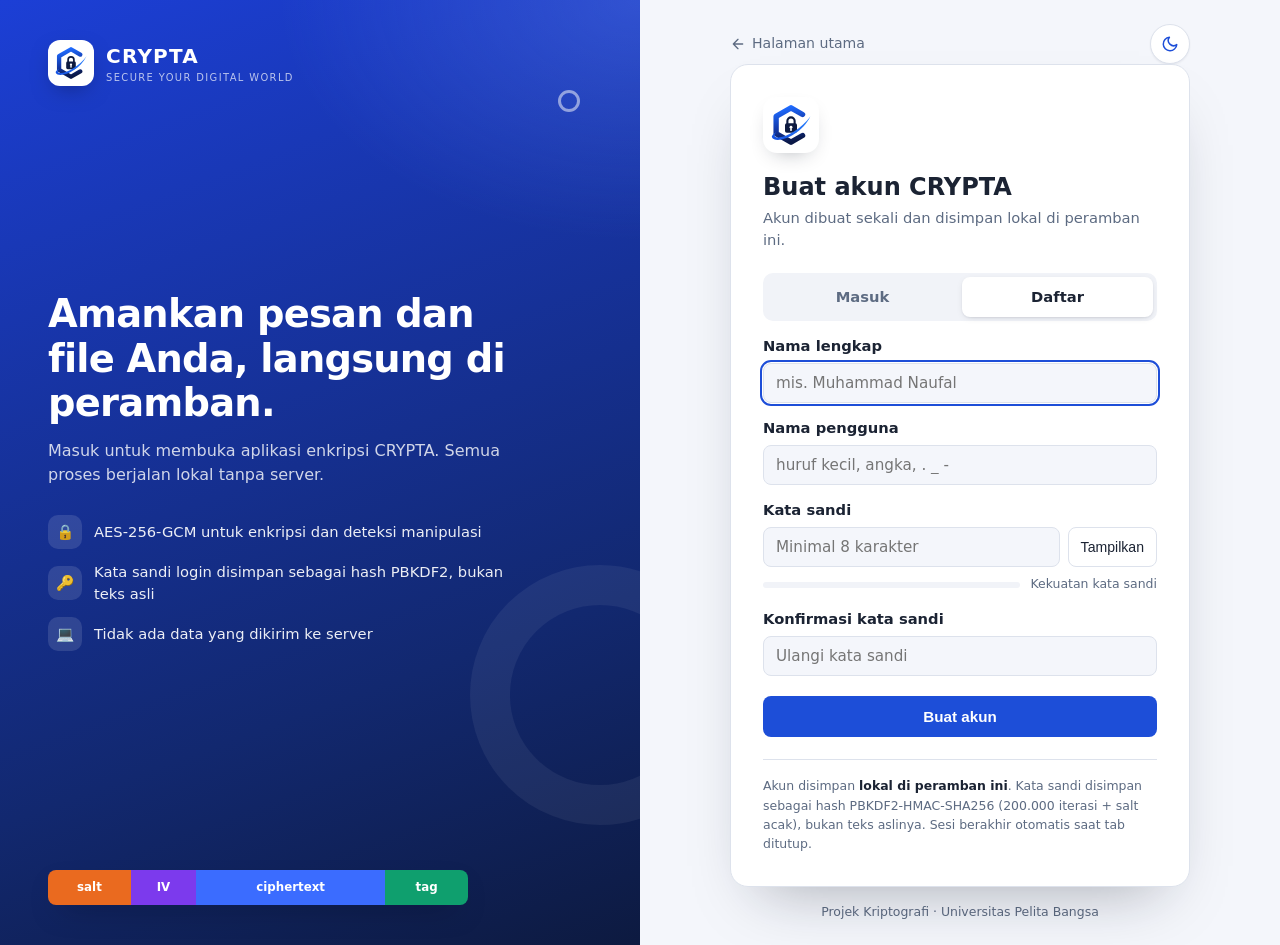
==== login.html @ 0b507b3e "Tambah halaman login dengan akun lokal Aplikasi kini wajib masuk sebelum dibuka. Karena tanpa server" ====
<!DOCTYPE html>
<html lang="id">
<head>
  <meta charset="UTF-8">
  <meta name="viewport" content="width=device-width, initial-scale=1.0">
  <title>Masuk · CRYPTA</title>
  <script>
    try {
      var t = localStorage.getItem('kripto.theme');
      if (t === 'dark' || t === 'light') document.documentElement.setAttribute('data-theme', t);
    } catch (e) {}
  </script>
  <link rel="icon" type="image/svg+xml" href="assets/crypta-mark.svg">
  <link rel="stylesheet" href="css/style.css">
  <link rel="stylesheet" href="css/login.css">
</head>
<body class="login-body">
  <div class="login-layout">
    <!-- PANEL MEREK -->
    <aside class="login-brand">
      <a class="lb-logo" href="index.html">
        <span class="lb-mark"><img src="assets/crypta-mark.svg" alt="" width="32" height="32"></span>
        <span><b>CRYPTA</b><small>Secure Your Digital World</small></span>
      </a>

      <div class="lb-copy">
        <h1>Amankan pesan dan file Anda, langsung di peramban.</h1>
        <p>Masuk untuk membuka aplikasi enkripsi CRYPTA. Semua proses berjalan lokal tanpa server.</p>
        <ul class="lb-points">
          <li><span>🔒</span>AES-256-GCM untuk enkripsi dan deteksi manipulasi</li>
          <li><span>🔑</span>Kata sandi login disimpan sebagai hash PBKDF2, bukan teks asli</li>
          <li><span>💻</span>Tidak ada data yang dikirim ke server</li>
        </ul>
      </div>

      <div class="lb-packet" aria-hidden="true">
        <span class="seg seg-salt">salt</span><span class="seg seg-iv">IV</span><span class="seg seg-ct">ciphertext</span><span class="seg seg-tag">tag</span>
      </div>
      <span class="lb-ring lb-ring-a" aria-hidden="true"></span>
      <span class="lb-ring lb-ring-b" aria-hidden="true"></span>
    </aside>

    <!-- PANEL FORM -->
    <main class="login-main">
      <div class="login-top">
        <a class="back-link" href="index.html">
          <svg viewBox="0 0 24 24" fill="none" stroke="currentColor" stroke-width="2" stroke-linecap="round" stroke-linejoin="round" aria-hidden="true"><path d="M19 12H5M12 19l-7-7 7-7"/></svg>
          Halaman utama
        </a>
        <button id="theme-toggle" class="theme-toggle" type="button" aria-label="Ganti tema">
          <svg class="icon-moon" viewBox="0 0 24 24" fill="none" stroke="currentColor" stroke-width="2" stroke-linecap="round" stroke-linejoin="round" aria-hidden="true"><path d="M21 12.8A9 9 0 1 1 11.2 3a7 7 0 0 0 9.8 9.8z"/></svg>
          <svg class="icon-sun" viewBox="0 0 24 24" fill="none" stroke="currentColor" stroke-width="2" stroke-linecap="round" stroke-linejoin="round" aria-hidden="true"><circle cx="12" cy="12" r="4"/><path d="M12 2v2M12 20v2M4.9 4.9l1.4 1.4M17.7 17.7l1.4 1.4M2 12h2M20 12h2M4.9 19.1l1.4-1.4M17.7 6.3l1.4-1.4"/></svg>
        </button>
      </div>

      <div class="login-card">
        <img class="lc-mark" src="assets/crypta-mark.svg" alt="" width="52" height="52">
        <h2 id="login-title">Masuk ke CRYPTA</h2>
        <p class="muted" id="login-subtitle">Gunakan akun yang sudah Anda daftarkan di peramban ini.</p>

        <div class="auth-tabs" role="tablist">
          <button class="auth-tab active" role="tab" aria-selected="true" data-mode="masuk">Masuk</button>
          <button class="auth-tab" role="tab" aria-selected="false" data-mode="daftar">Daftar</button>
        </div>

        <div id="auth-status" class="status" hidden></div>

        <!-- FORM MASUK -->
        <form id="form-masuk" class="auth-form" novalidate>
          <label for="login-username">Nama pengguna</label>
          <input type="text" id="login-username" autocomplete="username" autocapitalize="off" spellcheck="false" placeholder="mis. naufal" required>

          <label for="login-password">Kata sandi</label>
          <div class="password-row">
            <input type="password" id="login-password" autocomplete="current-password" placeholder="Masukkan kata sandi" required>
            <button type="button" class="btn-ghost toggle-pw" data-target="login-password">Tampilkan</button>
          </div>

          <button type="submit" class="btn primary auth-submit">Masuk</button>

          <button type="button" class="link-btn" id="forgot-link">Lupa kata sandi?</button>
          <div class="forgot-box" id="forgot-box" hidden>
            <p>Karena tanpa server, kata sandi login tidak bisa dipulihkan. Anda bisa <b>menghapus akun lokal</b> lalu mendaftar ulang. File dan pesan yang sudah dienkripsi <b>tidak terpengaruh</b>, karena masing-masing memakai kata sandi enkripsinya sendiri.</p>
            <button type="button" class="btn-ghost danger" id="delete-account">Hapus akun lokal</button>
          </div>
        </form>

        <!-- FORM DAFTAR -->
        <form id="form-daftar" class="auth-form" novalidate hidden>
          <label for="reg-nama">Nama lengkap</label>
          <input type="text" id="reg-nama" autocomplete="name" placeholder="mis. Muhammad Naufal" required>

          <label for="reg-username">Nama pengguna</label>
          <input type="text" id="reg-username" autocomplete="username" autocapitalize="off" spellcheck="false" placeholder="huruf kecil, angka, . _ -" required>

          <label for="reg-password">Kata sandi</label>
          <div class="password-row">
            <input type="password" id="reg-password" autocomplete="new-password" placeholder="Minimal 8 karakter" required>
            <button type="button" class="btn-ghost toggle-pw" data-target="reg-password">Tampilkan</button>
          </div>
          <div class="strength" aria-live="polite">
            <div class="strength-bar"><i id="strength-fill"></i></div>
            <span id="strength-label">Kekuatan kata sandi</span>
          </div>

          <label for="reg-confirm">Konfirmasi kata sandi</label>
          <input type="password" id="reg-confirm" autocomplete="new-password" placeholder="Ulangi kata sandi" required>

          <button type="submit" class="btn primary auth-submit">Buat akun</button>
        </form>

        <p class="auth-note">
          Akun disimpan <b>lokal di peramban ini</b>. Kata sandi disimpan sebagai hash
          PBKDF2-HMAC-SHA256 (200.000 iterasi + salt acak), bukan teks aslinya.
          Sesi berakhir otomatis saat tab ditutup.
        </p>
      </div>

      <p class="login-foot">Projek Kriptografi · Universitas Pelita Bangsa</p>
    </main>
  </div>

  <script src="js/crypto-core.js"></script>
  <script src="js/auth.js"></script>
  <script src="js/theme.js"></script>
  <script src="js/login.js"></script>
</body>
</html>
---- css/style.css ----
:root {
  color-scheme: light;
  --bg: #f4f6fb;
  --card: #ffffff;
  --sidebar: #0f1b3d;
  --sidebar-text: #c7d0e4;
  --sidebar-active: #1d4ed8;
  --text: #1b2333;
  --muted: #5d6b82;
  --border: #dde2ec;
  --primary: #1d4ed8;
  --primary-hover: #1e40af;
  --secondary: #047857;
  --secondary-hover: #065f46;
  --blue: #1d4ed8;
  --green: #047857;
  --purple: #6d28d9;
  --red: #b91c1c;
  --orange: #c2410c;
  --blue-soft: #e6edfd;
  --green-soft: #e3f5ec;
  --purple-soft: #efe8fc;
  --red-soft: #fdecec;
  --ok-bg: #e7f7ef;
  --ok-text: #065f46;
  --err-bg: #fdecec;
  --err-text: #9b1c1c;
  --info-bg: #eaf1fd;
  --info-text: #1e3a8a;
  --code-bg: #f1f3f8;
  --shadow: 0 1px 2px rgba(16, 24, 40, 0.06);
}

/* Tema gelap: mengikuti sistem, kecuali pengguna memilih manual lewat tombol tema. */
@media (prefers-color-scheme: dark) {
  :root:not([data-theme="light"]) {
    color-scheme: dark;
    --bg: #0d121b;
    --card: #161e2c;
    --sidebar: #0a0f19;
    --sidebar-text: #a8b3c8;
    --sidebar-active: #2563eb;
    --text: #e6eaf2;
    --muted: #9aa6bb;
    --border: #273246;
    --primary: #3b82f6;
    --primary-hover: #2563eb;
    --secondary: #10b981;
    --secondary-hover: #059669;
    --blue: #60a5fa;
    --green: #34d399;
    --purple: #a78bfa;
    --red: #f87171;
    --orange: #fb923c;
    --blue-soft: #15264a;
    --green-soft: #0f2e24;
    --purple-soft: #261c45;
    --red-soft: #3a1717;
    --ok-bg: #0e2e22;
    --ok-text: #6ee7b7;
    --err-bg: #3a1515;
    --err-text: #fca5a5;
    --info-bg: #142542;
    --info-text: #93c5fd;
    --code-bg: #0f1623;
    --shadow: none;
  }
}

:root[data-theme="dark"] {
  color-scheme: dark;
  --bg: #0d121b;
  --card: #161e2c;
  --sidebar: #0a0f19;
  --sidebar-text: #a8b3c8;
  --sidebar-active: #2563eb;
  --text: #e6eaf2;
  --muted: #9aa6bb;
  --border: #273246;
  --primary: #3b82f6;
  --primary-hover: #2563eb;
  --secondary: #10b981;
  --secondary-hover: #059669;
  --blue: #60a5fa;
  --green: #34d399;
  --purple: #a78bfa;
  --red: #f87171;
  --orange: #fb923c;
  --blue-soft: #15264a;
  --green-soft: #0f2e24;
  --purple-soft: #261c45;
  --red-soft: #3a1717;
  --ok-bg: #0e2e22;
  --ok-text: #6ee7b7;
  --err-bg: #3a1515;
  --err-text: #fca5a5;
  --info-bg: #142542;
  --info-text: #93c5fd;
  --code-bg: #0f1623;
  --shadow: none;
}

* { box-sizing: border-box; }

body {
  margin: 0;
  font-family: system-ui, -apple-system, "Segoe UI", Roboto, sans-serif;
  background: var(--bg);
  color: var(--text);
  line-height: 1.5;
}

/* ---------- Layout ---------- */

.layout {
  display: grid;
  grid-template-columns: 232px minmax(0, 1fr);
  min-height: 100vh;
}

.sidebar {
  position: sticky;
  top: 0;
  height: 100vh;
  display: flex;
  flex-direction: column;
  padding: 20px 14px;
  background: var(--sidebar);
  color: var(--sidebar-text);
}

.brand {
  display: flex;
  align-items: center;
  gap: 10px;
  padding: 0 8px 22px;
}
.brand-logo {
  display: grid;
  flex-shrink: 0;
  place-items: center;
  width: 40px;
  height: 40px;
  border-radius: 11px;
  background: #ffffff;
  box-shadow: 0 4px 14px -6px rgba(0, 0, 0, 0.4);
}
.brand-logo img { display: block; width: 30px; height: 30px; }
.brand-name { color: #fff; font-weight: 900; font-size: 1.1rem; letter-spacing: 0.05em; }
.brand-sub { font-size: 0.53rem; letter-spacing: 0.02em; text-transform: uppercase; }

.nav { display: flex; flex-direction: column; gap: 4px; }

.tab {
  display: flex;
  align-items: center;
  gap: 10px;
  width: 100%;
  padding: 10px 12px;
  border: none;
  border-radius: 8px;
  background: transparent;
  color: var(--sidebar-text);
  font-size: 0.95rem;
  font-weight: 500;
  text-align: left;
  cursor: pointer;
}
.tab svg { width: 18px; height: 18px; flex-shrink: 0; }
.tab:hover { background: rgba(255, 255, 255, 0.06); color: #fff; }
.tab.active { background: var(--sidebar-active); color: #fff; }

.sidebar-foot {
  margin-top: auto;
  padding: 10px 8px 0;
  font-size: 0.78rem;
}
.dot {
  display: inline-block;
  width: 8px;
  height: 8px;
  margin-right: 4px;
  border-radius: 50%;
  background: #22c55e;
}

.main {
  min-width: 0;
  padding: 28px 32px 16px;
}

.view { max-width: 1080px; margin: 0 auto; }
.view[hidden] { display: none; }

.page-head {
  display: flex;
  justify-content: space-between;
  align-items: flex-start;
  gap: 16px;
  margin-bottom: 20px;
}
.page-head h1 { margin: 0; font-size: 1.6rem; }
.muted { margin: 2px 0 0; color: var(--muted); font-size: 0.92rem; }

.badge {
  padding: 5px 12px;
  border-radius: 999px;
  font-size: 0.8rem;
  font-weight: 600;
  white-space: nowrap;
}
.badge.ok { background: var(--ok-bg); color: var(--ok-text); }
.badge.err { background: var(--err-bg); color: var(--err-text); }

.card {
  background: var(--card);
  border: 1px solid var(--border);
  border-radius: 12px;
  padding: 20px;
  box-shadow: var(--shadow);
}
.card-head {
  display: flex;
  justify-content: space-between;
  align-items: center;
  gap: 8px;
}

.section-title { margin: 0 0 12px; font-size: 1rem; }
.card-head .section-title { margin: 0; }

/* ---------- Dashboard ---------- */

.stats {
  display: grid;
  grid-template-columns: repeat(auto-fit, minmax(160px, 1fr));
  gap: 12px;
  margin-bottom: 28px;
}
.stat {
  display: flex;
  flex-direction: column;
  gap: 4px;
  padding: 16px;
  background: var(--card);
  border: 1px solid var(--border);
  border-radius: 12px;
  box-shadow: var(--shadow);
}
.stat-label { color: var(--muted); font-size: 0.82rem; }
.stat-value { font-size: 1.6rem; font-weight: 700; font-variant-numeric: tabular-nums; }
.c-blue { color: var(--blue); }
.c-green { color: var(--green); }
.c-purple { color: var(--purple); }
.c-red { color: var(--red); }

.quick {
  display: grid;
  grid-template-columns: repeat(auto-fit, minmax(220px, 1fr));
  gap: 12px;
  margin-bottom: 28px;
}
.quick-card {
  display: flex;
  flex-direction: column;
  align-items: flex-start;
  gap: 6px;
  padding: 18px;
  background: var(--card);
  border: 1px solid var(--border);
  border-radius: 12px;
  color: var(--text);
  font: inherit;
  text-align: left;
  cursor: pointer;
  box-shadow: var(--shadow);
  transition: border-color 0.15s, transform 0.15s;
}
.quick-card:hover { border-color: var(--primary); transform: translateY(-2px); }
.quick-icon {
  display: grid;
  place-items: center;
  width: 40px;
  height: 40px;
  margin-bottom: 4px;
  border-radius: 10px;
}
.quick-icon svg { width: 20px; height: 20px; }
.bg-blue { background: var(--blue-soft); color: var(--blue); }
.bg-green { background: var(--green-soft); color: var(--green); }
.bg-purple { background: var(--purple-soft); color: var(--purple); }
.quick-title { font-weight: 700; }
.quick-desc { color: var(--muted); font-size: 0.86rem; }

.grid-2 {
  display: grid;
  grid-template-columns: minmax(0, 1.6fr) minmax(0, 1fr);
  gap: 16px;
  align-items: start;
}

.table-wrap { overflow-x: auto; margin-top: 12px; }
.table {
  width: 100%;
  border-collapse: collapse;
  font-size: 0.86rem;
}
.table th {
  padding: 8px 10px;
  border-bottom: 1px solid var(--border);
  color: var(--muted);
  font-weight: 600;
  text-align: left;
  white-space: nowrap;
}
.table td {
  padding: 9px 10px;
  border-bottom: 1px solid var(--border);
  vertical-align: top;
}
.table tr:last-child td { border-bottom: none; }
.table td.nowrap { white-space: nowrap; }
.file-name {
  display: block;
  max-width: 180px;
  overflow: hidden;
  color: var(--muted);
  font-size: 0.8rem;
  text-overflow: ellipsis;
  white-space: nowrap;
}

.pill {
  display: inline-block;
  padding: 2px 9px;
  border-radius: 999px;
  font-size: 0.76rem;
  font-weight: 600;
  white-space: nowrap;
}
.pill.enkripsi { background: var(--blue-soft); color: var(--blue); }
.pill.dekripsi { background: var(--green-soft); color: var(--green); }
.pill.hash { background: var(--purple-soft); color: var(--purple); }
.pill.ok { background: var(--ok-bg); color: var(--ok-text); }
.pill.err { background: var(--red-soft); color: var(--red); }

.empty {
  margin: 16px 0 4px;
  padding: 18px;
  border: 1px dashed var(--border);
  border-radius: 8px;
  color: var(--muted);
  font-size: 0.88rem;
  text-align: center;
}

.params {
  display: grid;
  grid-template-columns: max-content 1fr;
  gap: 8px 16px;
  margin: 0;
  font-size: 0.88rem;
}
.params dt { color: var(--muted); }
.params dd { margin: 0; font-weight: 600; }

.packet { margin-top: 18px; }
.packet-label { display: block; margin-bottom: 6px; color: var(--muted); font-size: 0.8rem; }
.packet-bar {
  display: flex;
  overflow: hidden;
  border-radius: 8px;
  font-size: 0.74rem;
  font-weight: 600;
  color: #fff;
}
.seg { padding: 7px 6px; text-align: center; white-space: nowrap; }
.seg-salt { flex: 16; background: #c2410c; }
.seg-iv { flex: 12; background: #6d28d9; }
.seg-ct { flex: 40; background: #1d4ed8; }
.seg-tag { flex: 16; background: #047857; }

/* ---------- Form ---------- */

label {
  display: block;
  margin: 14px 0 6px;
  font-weight: 600;
  font-size: 0.92rem;
}
.card > label:first-child { margin-top: 0; }
h3 { margin: 24px 0 0; font-size: 1rem; }

textarea, input[type="text"], input[type="password"] {
  width: 100%;
  padding: 10px 12px;
  border: 1px solid var(--border);
  border-radius: 8px;
  background: var(--bg);
  color: var(--text);
  font-size: 0.95rem;
  font-family: inherit;
}
textarea { resize: vertical; font-family: ui-monospace, Menlo, Consolas, monospace; font-size: 0.88rem; }
textarea:focus, input:focus { outline: 2px solid var(--primary); outline-offset: 1px; }
input[type="file"] { width: 100%; color: var(--text); }

.password-row { display: flex; gap: 8px; }
.password-row input { flex: 1; }

.actions {
  display: flex;
  flex-wrap: wrap;
  gap: 8px;
  margin-top: 14px;
}

.btn {
  padding: 10px 18px;
  border: none;
  border-radius: 8px;
  color: #fff;
  font-size: 0.95rem;
  font-weight: 600;
  cursor: pointer;
}
.btn.primary { background: var(--primary); }
.btn.primary:hover { background: var(--primary-hover); }
.btn.secondary { background: var(--secondary); }
.btn.secondary:hover { background: var(--secondary-hover); }
.btn:disabled { opacity: 0.6; cursor: wait; }

.btn-ghost {
  padding: 8px 12px;
  border: 1px solid var(--border);
  border-radius: 8px;
  background: transparent;
  color: var(--text);
  font-size: 0.88rem;
  cursor: pointer;
  white-space: nowrap;
}
.btn-ghost.small { padding: 5px 10px; font-size: 0.8rem; }
.btn-ghost:hover { background: var(--code-bg); }
.btn-ghost:disabled { opacity: 0.5; cursor: default; }

.status {
  margin-top: 14px;
  padding: 10px 14px;
  border-radius: 8px;
  font-size: 0.92rem;
}
.status.ok { background: var(--ok-bg); color: var(--ok-text); }
.status.err { background: var(--err-bg); color: var(--err-text); }
.status.info { background: var(--info-bg); color: var(--info-text); }

.hint { margin: 8px 0 0; color: var(--muted); font-size: 0.8rem; }

.details {
  margin-top: 16px;
  border: 1px solid var(--border);
  border-radius: 8px;
  padding: 10px 14px;
}
.details summary { cursor: pointer; font-weight: 600; font-size: 0.92rem; }
.details dl {
  display: grid;
  grid-template-columns: max-content 1fr;
  gap: 6px 14px;
  margin: 12px 0 0;
  font-size: 0.85rem;
}
.details dt { color: var(--muted); }
.details dd { margin: 0; font-family: ui-monospace, Menlo, Consolas, monospace; word-break: break-all; }

.hash-box {
  display: flex;
  align-items: center;
  gap: 10px;
  margin-top: 10px;
  padding: 10px 12px;
  border-radius: 8px;
  background: var(--code-bg);
}
.hash-label { font-size: 0.78rem; font-weight: 700; color: var(--muted); }
.hash-box code { flex: 1; font-size: 0.85rem; word-break: break-all; }

.app-footer {
  max-width: 1080px;
  margin: 32px auto 0;
  padding: 16px 0;
  border-top: 1px solid var(--border);
  color: var(--muted);
  font-size: 0.8rem;
  text-align: center;
}

/* ---------- Responsif ---------- */

@media (max-width: 960px) {
  .grid-2 { grid-template-columns: minmax(0, 1fr); }
}

@media (max-width: 760px) {
  .layout { grid-template-columns: minmax(0, 1fr); }
  .sidebar {
    position: sticky;
    z-index: 10;
    height: auto;
    padding: 10px 16px;
  }
  .brand { padding: 0 0 10px; }
  .nav { flex-direction: row; overflow-x: auto; }
  .tab { flex: 1; justify-content: center; gap: 6px; padding: 8px 6px; font-size: 0.82rem; }
  .tab svg { width: 16px; height: 16px; }
  .stats { grid-template-columns: repeat(2, minmax(0, 1fr)); }
  .stat-value { font-size: 1.35rem; }
  .sidebar-foot { display: none; }
  .main { padding: 20px 16px 12px; }
  .page-head { flex-direction: column; }
  .details dl, .params { grid-template-columns: 1fr; }
  .details dt, .params dt { margin-top: 6px; }
}

.back-home {
  display: flex;
  align-items: center;
  gap: 6px;
  margin-bottom: 10px;
  color: var(--sidebar-text);
  font-size: 0.85rem;
  text-decoration: none;
}
.back-home:hover { color: #fff; }

/* ---------- Tombol tema ---------- */

.topbar {
  display: flex;
  justify-content: flex-end;
  margin: -12px -8px 8px 0;
}

.theme-toggle {
  display: inline-flex;
  align-items: center;
  justify-content: center;
  width: 40px;
  height: 40px;
  padding: 0;
  border: 1px solid var(--border);
  border-radius: 50%;
  background: var(--card);
  color: var(--text);
  cursor: pointer;
  box-shadow: var(--shadow);
  transition: background 0.2s, border-color 0.2s, transform 0.2s;
}
.theme-toggle:hover { border-color: var(--primary); transform: rotate(-15deg); }
.theme-toggle svg { width: 18px; height: 18px; }
.theme-toggle .icon-sun { display: none; color: #fbbf24; }
.theme-toggle .icon-moon { color: var(--primary); }
.theme-toggle.is-dark .icon-sun { display: block; }
.theme-toggle.is-dark .icon-moon { display: none; }

body, .card, .stat, .sidebar, .quick-card, textarea, input {
  transition: background-color 0.25s ease, border-color 0.25s ease, color 0.25s ease;
}

@media (max-width: 760px) {
  .topbar { margin: -8px 0 4px; }
}

.back-home svg { width: 15px; height: 15px; flex-shrink: 0; }
.mode-local { display: flex; align-items: center; gap: 2px; white-space: nowrap; }

/* ---------- Sidebar bisa diciutkan ---------- */

.layout { transition: grid-template-columns 0.3s ease; }
.sidebar .brand, .tab, .back-home, .mode-local { white-space: nowrap; }
.sidebar .brand-text, .tab span, .back-home span, .foot-label { overflow: hidden; }

.sidebar-toggle {
  position: absolute;
  top: 30px;
  right: -13px;
  z-index: 20;
  display: grid;
  place-items: center;
  width: 26px;
  height: 26px;
  padding: 0;
  border: 1px solid var(--border);
  border-radius: 50%;
  background: var(--card);
  color: var(--text);
  cursor: pointer;
  box-shadow: 0 2px 8px rgba(16, 24, 40, 0.18);
  transition: color 0.2s, border-color 0.2s;
}
.sidebar-toggle:hover { color: var(--primary); border-color: var(--primary); }
.sidebar-toggle svg { width: 14px; height: 14px; transition: transform 0.3s ease; }

@media (min-width: 761px) {
  html.sb-collapsed .layout { grid-template-columns: 76px minmax(0, 1fr); }
  html.sb-collapsed .sidebar { padding: 20px 12px; }
  html.sb-collapsed .brand { justify-content: center; padding: 0 0 22px; }
  html.sb-collapsed .brand-text,
  html.sb-collapsed .tab span,
  html.sb-collapsed .back-home span,
  html.sb-collapsed .foot-label { display: none; }
  html.sb-collapsed .tab { justify-content: center; padding: 11px 0; }
  html.sb-collapsed .sidebar-foot { padding: 10px 0 0; }
  html.sb-collapsed .back-home,
  html.sb-collapsed .mode-local { justify-content: center; }
  html.sb-collapsed .sidebar-toggle svg { transform: rotate(180deg); }
}

@media (max-width: 760px) {
  .sidebar-toggle { display: none; }
}

/* ---------- Pengguna & keluar ---------- */

.topbar { align-items: center; gap: 8px; }
.user-chip {
  display: inline-flex;
  align-items: center;
  gap: 8px;
  max-width: 220px;
  margin-right: 2px;
  padding: 4px 12px 4px 4px;
  border: 1px solid var(--border);
  border-radius: 999px;
  background: var(--card);
  box-shadow: var(--shadow);
}
.user-chip[hidden] { display: none; }
.user-avatar {
  display: grid;
  flex-shrink: 0;
  place-items: center;
  width: 30px;
  height: 30px;
  border-radius: 50%;
  background: var(--primary);
  color: #fff;
  font-size: 0.85rem;
  font-weight: 700;
}
.user-name {
  overflow: hidden;
  font-size: 0.86rem;
  font-weight: 600;
  text-overflow: ellipsis;
  white-space: nowrap;
}
#logout svg { width: 17px; height: 17px; color: var(--muted); }
#logout:hover svg { color: var(--red); }
#logout:hover { border-color: var(--red); transform: none; }

@media (max-width: 760px) {
  .user-name { display: none; }
  .user-chip { padding: 3px; }
}
---- css/login.css ----
/*
 * login.css
 * Halaman masuk / daftar. Memakai token warna dan tema dari style.css.
 */

.login-body { min-height: 100vh; }

.login-layout {
  display: grid;
  grid-template-columns: minmax(0, 1fr) minmax(0, 1fr);
  min-height: 100vh;
}

/* ---------- Panel merek ---------- */

.login-brand {
  position: relative;
  display: flex;
  flex-direction: column;
  justify-content: space-between;
  gap: 40px;
  overflow: hidden;
  padding: 40px 48px;
  background:
    radial-gradient(600px 400px at 100% 0%, rgba(94, 130, 255, 0.35), transparent 60%),
    linear-gradient(160deg, #1c3fd6, #12286f 70%, #0d1a40);
  color: #ffffff;
}

.lb-logo {
  position: relative;
  z-index: 1;
  display: inline-flex;
  align-items: center;
  gap: 12px;
  color: #ffffff;
  text-decoration: none;
}
.lb-mark {
  display: grid;
  place-items: center;
  width: 46px;
  height: 46px;
  border-radius: 12px;
  background: #ffffff;
  box-shadow: 0 8px 24px -10px rgba(0, 0, 0, 0.5);
}
.lb-logo b { display: block; font-size: 1.25rem; font-weight: 900; letter-spacing: 0.06em; }
.lb-logo small { display: block; color: rgba(255, 255, 255, 0.7); font-size: 0.62rem; letter-spacing: 0.14em; text-transform: uppercase; }

.lb-copy { position: relative; z-index: 1; max-width: 460px; }
.lb-copy h1 { margin: 0; font-size: clamp(1.8rem, 3vw, 2.5rem); line-height: 1.15; letter-spacing: -0.02em; }
.lb-copy p { margin: 14px 0 0; color: rgba(255, 255, 255, 0.8); }

.lb-points { margin: 28px 0 0; padding: 0; list-style: none; }
.lb-points li {
  display: flex;
  align-items: center;
  gap: 12px;
  margin-bottom: 12px;
  color: rgba(255, 255, 255, 0.92);
  font-size: 0.92rem;
}
.lb-points span {
  display: grid;
  flex-shrink: 0;
  place-items: center;
  width: 34px;
  height: 34px;
  border-radius: 10px;
  background: rgba(255, 255, 255, 0.12);
}

.lb-packet {
  position: relative;
  z-index: 1;
  display: flex;
  max-width: 420px;
  overflow: hidden;
  border-radius: 8px;
  font-size: 0.74rem;
  font-weight: 700;
  box-shadow: 0 12px 30px -14px rgba(0, 0, 0, 0.6);
}
.lb-packet .seg { padding: 9px 6px; text-align: center; white-space: nowrap; }
.lb-packet .seg-salt { flex: 16; background: #ea6a1f; }
.lb-packet .seg-iv { flex: 12; background: #7c3aed; }
.lb-packet .seg-ct { flex: 40; background: #3b6cff; }
.lb-packet .seg-tag { flex: 16; background: #0f9f6e; }

.lb-ring { position: absolute; border-radius: 50%; pointer-events: none; }
.lb-ring-a { right: -90px; bottom: 120px; width: 260px; height: 260px; border: 40px solid rgba(255, 255, 255, 0.06); }
.lb-ring-b { right: 60px; top: 90px; width: 22px; height: 22px; border: 3px solid rgba(255, 255, 255, 0.5); }

/* ---------- Panel form ---------- */

.login-main {
  display: flex;
  flex-direction: column;
  align-items: center;
  padding: 24px 32px;
  background: var(--bg);
}

.login-top {
  display: flex;
  justify-content: space-between;
  align-items: center;
  width: 100%;
  max-width: 460px;
}
.back-link {
  display: inline-flex;
  align-items: center;
  gap: 6px;
  color: var(--muted);
  font-size: 0.88rem;
  text-decoration: none;
}
.back-link:hover { color: var(--primary); }
.back-link svg { width: 16px; height: 16px; }

.login-card {
  width: 100%;
  max-width: 460px;
  margin: auto 0;
  padding: 32px;
  border: 1px solid var(--border);
  border-radius: 18px;
  background: var(--card);
  box-shadow: 0 30px 60px -30px rgba(16, 24, 40, 0.35);
}
.lc-mark {
  display: block;
  width: 56px;
  height: 56px;
  margin-bottom: 16px;
  padding: 8px;
  border-radius: 14px;
  background: #ffffff;
  box-shadow: 0 8px 22px -12px rgba(16, 24, 40, 0.45);
}
.login-card h2 { margin: 0; font-size: 1.5rem; }

.auth-tabs {
  display: flex;
  gap: 4px;
  margin: 22px 0 6px;
  padding: 4px;
  border-radius: 10px;
  background: var(--code-bg);
}
.auth-tab {
  flex: 1;
  padding: 9px;
  border: none;
  border-radius: 8px;
  background: transparent;
  color: var(--muted);
  font: inherit;
  font-size: 0.92rem;
  font-weight: 600;
  cursor: pointer;
}
.auth-tab.active { background: var(--card); color: var(--text); box-shadow: var(--shadow), 0 2px 8px -4px rgba(16, 24, 40, 0.25); }
.auth-tabs[hidden] { display: none; }

.auth-form[hidden] { display: none; }
.auth-submit { width: 100%; margin-top: 20px; padding: 12px; }

.link-btn {
  display: block;
  margin: 14px auto 0;
  border: none;
  background: none;
  color: var(--primary);
  font: inherit;
  font-size: 0.86rem;
  cursor: pointer;
}
.link-btn:hover { text-decoration: underline; }

.forgot-box {
  margin-top: 12px;
  padding: 14px;
  border-radius: 10px;
  background: var(--code-bg);
  font-size: 0.85rem;
}
.forgot-box p { margin: 0 0 12px; color: var(--muted); }
.forgot-box b { color: var(--text); }
.btn-ghost.danger { border-color: var(--red); color: var(--red); }
.btn-ghost.danger:hover { background: var(--red-soft); }

.strength { display: flex; align-items: center; gap: 10px; margin-top: 8px; }
.strength-bar { flex: 1; height: 6px; overflow: hidden; border-radius: 99px; background: var(--code-bg); }
.strength-bar i { display: block; width: 0; height: 100%; border-radius: inherit; transition: width 0.3s ease, background 0.3s ease; }
.strength-bar i.w0 { width: 12%; background: var(--red); }
.strength-bar i.w1 { width: 30%; background: var(--red); }
.strength-bar i.w2 { width: 55%; background: var(--orange); }
.strength-bar i.w3 { width: 80%; background: var(--green); }
.strength-bar i.w4 { width: 100%; background: var(--green); }
#strength-label { min-width: 120px; color: var(--muted); font-size: 0.78rem; text-align: right; }

.auth-note {
  margin: 22px 0 0;
  padding-top: 16px;
  border-top: 1px solid var(--border);
  color: var(--muted);
  font-size: 0.78rem;
  line-height: 1.55;
}
.auth-note b { color: var(--text); }

.login-foot { margin: 16px 0 0; color: var(--muted); font-size: 0.78rem; }

/* ---------- Animasi ---------- */

@media (prefers-reduced-motion: no-preference) {
  .login-card { animation: cardIn 0.6s cubic-bezier(0.2, 0.8, 0.2, 1) both; }
  .lb-copy, .lb-packet { animation: cardIn 0.8s 0.15s cubic-bezier(0.2, 0.8, 0.2, 1) both; }
  .lb-ring-a { animation: ringDrift 9s ease-in-out infinite; }
  .status:not([hidden]) { animation: cardIn 0.3s ease both; }
}
@keyframes cardIn {
  from { opacity: 0; transform: translateY(18px); }
  to { opacity: 1; transform: none; }
}
@keyframes ringDrift {
  0%, 100% { transform: translate(0, 0); }
  50% { transform: translate(-14px, 12px); }
}

/* ---------- Responsif ---------- */

@media (max-width: 900px) {
  .login-layout { grid-template-columns: minmax(0, 1fr); }
  .login-brand { gap: 20px; padding: 24px 20px; }
  .lb-copy p, .lb-points, .lb-packet { display: none; }
  .lb-copy h1 { font-size: 1.35rem; }
  .login-main { padding: 20px 16px 28px; }
  .login-card { margin-top: 20px; padding: 24px 20px; }
}
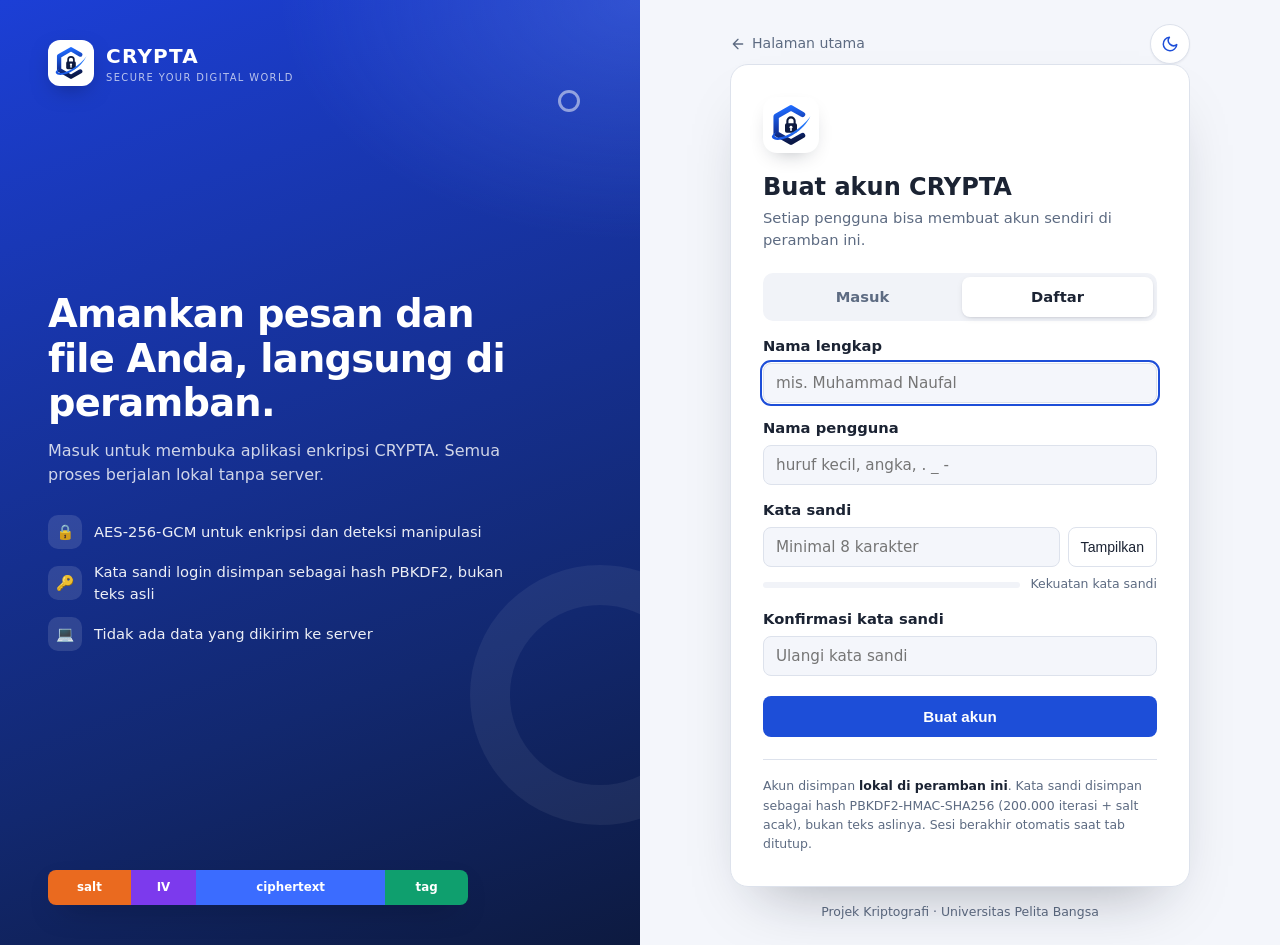
==== commit 8507ce7e: "Tambah menu Pengguna: banyak akun dan riwayat login Login kini mendukung banyak akun lokal per peram" ====
--- a/login.html
+++ b/login.html
@@ -80,7 +80,7 @@
 
           <button type="button" class="link-btn" id="forgot-link">Lupa kata sandi?</button>
           <div class="forgot-box" id="forgot-box" hidden>
-            <p>Karena tanpa server, kata sandi login tidak bisa dipulihkan. Anda bisa <b>menghapus akun lokal</b> lalu mendaftar ulang. File dan pesan yang sudah dienkripsi <b>tidak terpengaruh</b>, karena masing-masing memakai kata sandi enkripsinya sendiri.</p>
+            <p>Karena tanpa server, kata sandi login tidak bisa dipulihkan. Isi <b>nama pengguna</b> di atas, lalu <b>hapus akun lokal</b> tersebut dan daftar ulang. File dan pesan yang sudah dienkripsi <b>tidak terpengaruh</b>, karena masing-masing memakai kata sandi enkripsinya sendiri.</p>
             <button type="button" class="btn-ghost danger" id="delete-account">Hapus akun lokal</button>
           </div>
         </form>
--- a/css/style.css
+++ b/css/style.css
@@ -663,3 +663,21 @@
   .user-name { display: none; }
   .user-chip { padding: 3px; }
 }
+
+/* ---------- Halaman pengguna ---------- */
+
+.user-history { margin-top: 16px; }
+.user-cell { display: flex; align-items: center; gap: 10px; }
+.user-cell b { display: block; font-size: 0.88rem; }
+.user-cell small { color: var(--muted); font-size: 0.78rem; }
+.user-avatar.small { width: 32px; height: 32px; font-size: 0.82rem; }
+.hash-snippet {
+  padding: 2px 6px;
+  border-radius: 5px;
+  background: var(--code-bg);
+  font-family: ui-monospace, Menlo, Consolas, monospace;
+  font-size: 0.78rem;
+  white-space: nowrap;
+}
+.btn-ghost.danger-ghost { border-color: var(--red); color: var(--red); }
+.btn-ghost.danger-ghost:hover { background: var(--red-soft); }
--- a/css/login.css
+++ b/css/login.css
@@ -163,7 +163,6 @@
   cursor: pointer;
 }
 .auth-tab.active { background: var(--card); color: var(--text); box-shadow: var(--shadow), 0 2px 8px -4px rgba(16, 24, 40, 0.25); }
-.auth-tabs[hidden] { display: none; }
 
 .auth-form[hidden] { display: none; }
 .auth-submit { width: 100%; margin-top: 20px; padding: 12px; }
